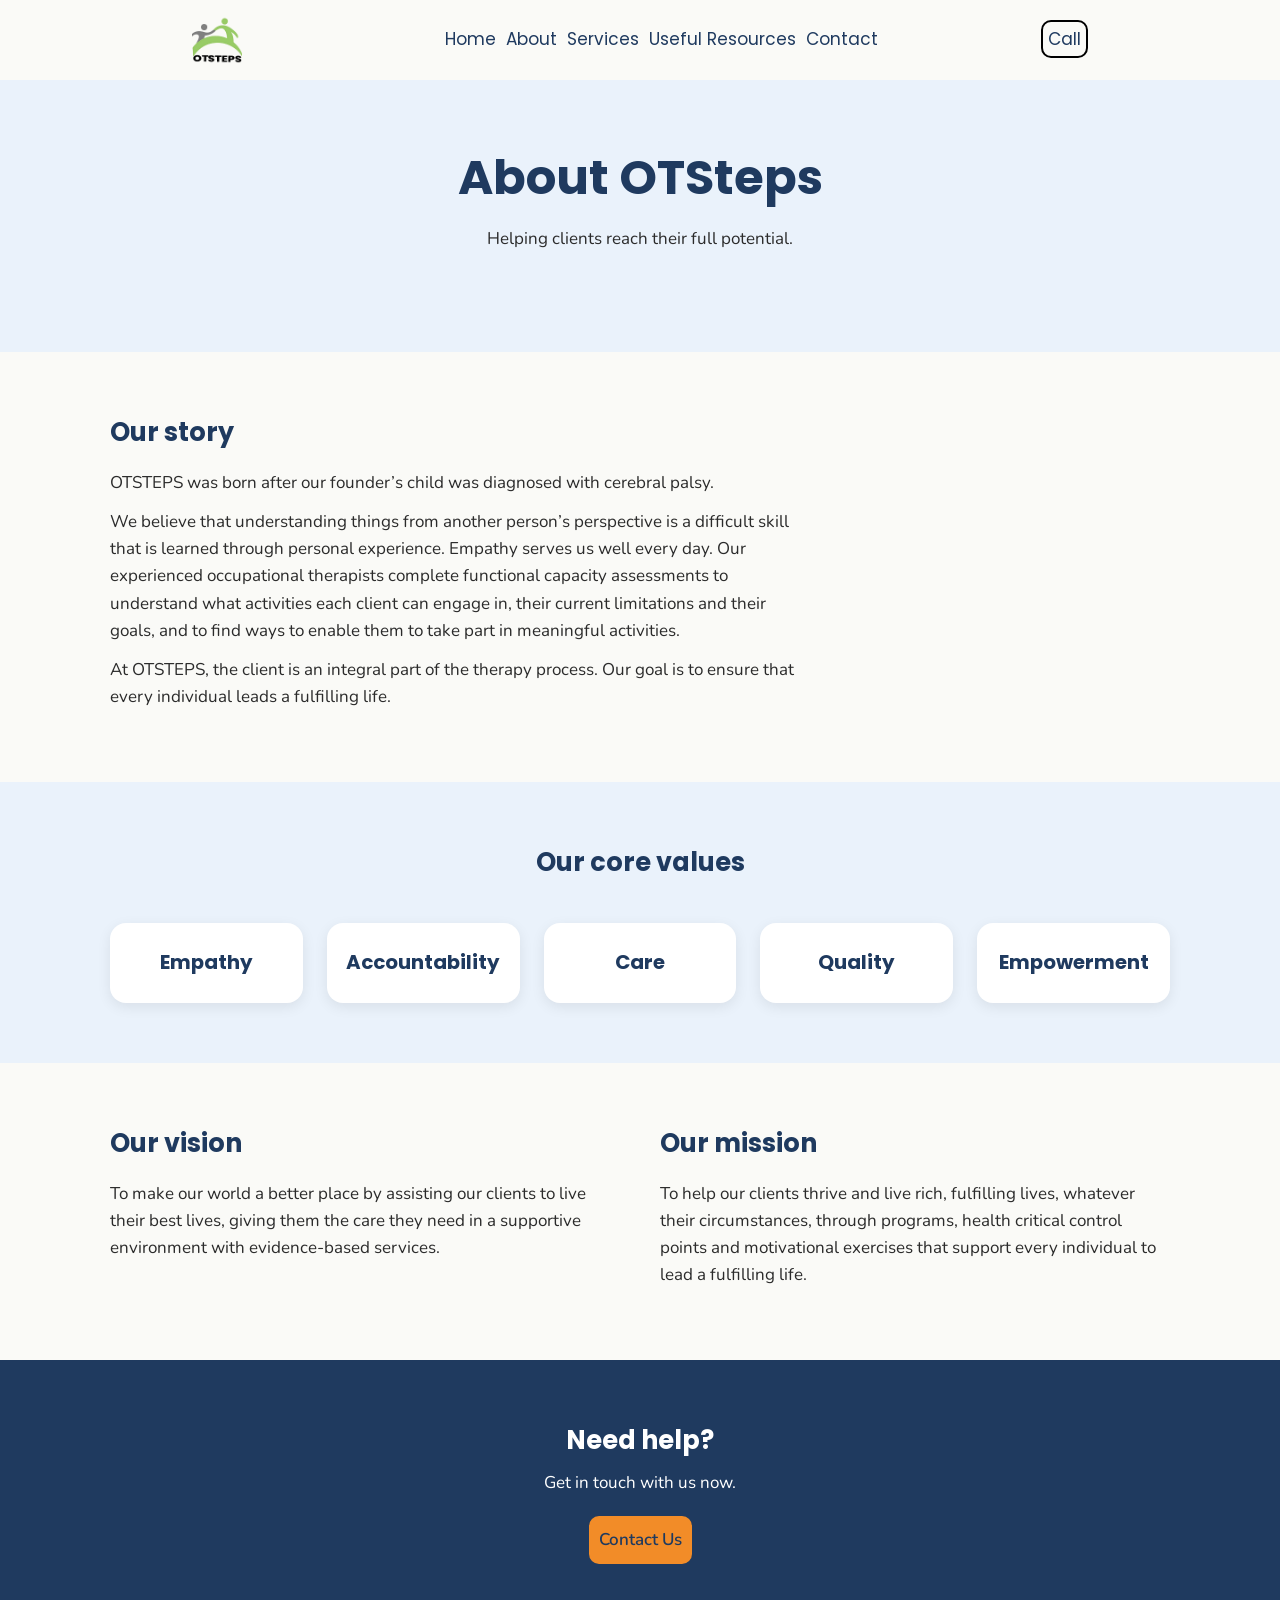
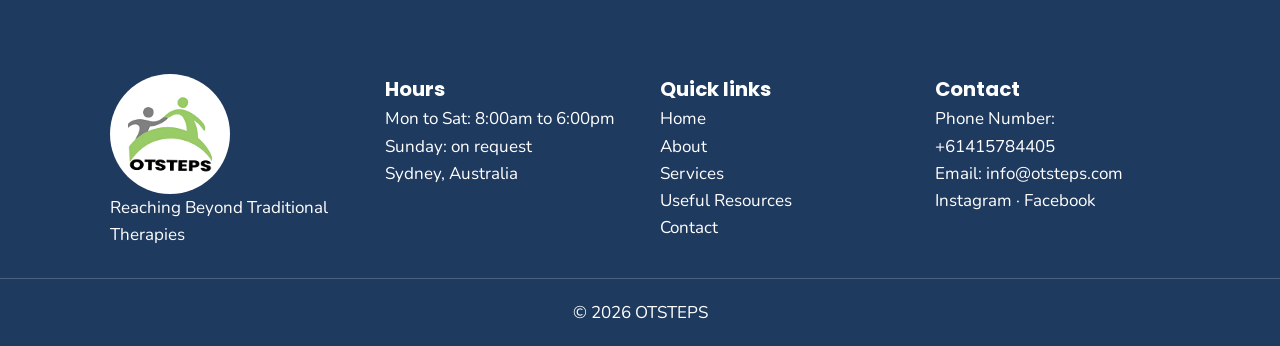
==== pages/about.html @ a579645e "add footer and header to every html page" ====
<!doctype html>

<html lang="en-AU">
  <head>
    <meta charset="UTF-8" />
    <meta name="viewport" content="width=device-width, initial-scale=1.0" />
    <link rel="preconnect" href="https://fonts.googleapis.com" />
    <link rel="preconnect" href="https://fonts.gstatic.com" crossorigin />
    <link
      href="https://fonts.googleapis.com/css2?family=Nunito:wght@400;600&family=Poppins:wght@400;600;700&display=swap"
      rel="stylesheet"
    />
    <link rel="stylesheet" href="/css/style.css" />
    <meta name="description" content="" />
    <title>OTSteps</title>
  </head>

  <body>
    <header>
      <div class="left">
        <img class="logo" src="/images/otsteps-logo.png" alt="OTSteps logo" />
      </div>

      <div class="middle" id="main-menu">
        <nav>
          <ul>
            <li><a href="/index.html">Home</a></li>
            <li><a href="/pages/about.html">About</a></li>
            <li><a href="/pages/services.html">Services</a></li>
            <li><a href="/pages/resources.html">Useful Resources</a></li>
            <li><a href="/pages/contact.html">Contact</a></li>
          </ul>
        </nav>
      </div>

      <div class="left contact">
        <a href="tel:+61415784405" class="btn">Call</a>
        <button class="menu-toggle"></button>
      </div>
    </header>

    <main>
      <section class="page-hero">
        <div class="container">
          <h1>About OTSteps</h1>
          <p class="section-intro">
            Helping clients reach their full potential.
          </p>
        </div>
      </section>

      <section class="service-block">
        <div class="container">
          <h2>Our story</h2>
          <!-- TODO: uncle to confirm he's happy for this line to stay public -->
          <p>
            OTSTEPS was born after our founder’s child was diagnosed with
            cerebral palsy.
          </p>
          <p>
            We believe that understanding things from another person’s
            perspective is a difficult skill that is learned through personal
            experience. Empathy serves us well every day. Our experienced
            occupational therapists complete functional capacity assessments to
            understand what activities each client can engage in, their current
            limitations and their goals, and to find ways to enable them to take
            part in meaningful activities.
          </p>
          <p>
            At OTSTEPS, the client is an integral part of the therapy process.
            Our goal is to ensure that every individual leads a fulfilling life.
          </p>
        </div>
      </section>

      <section class="service-block alt">
        <div class="container">
          <h2 class="section-title">Our core values</h2>
          <div class="values-grid">
            <div class="value"><h3>Empathy</h3></div>
            <div class="value"><h3>Accountability</h3></div>
            <div class="value"><h3>Care</h3></div>
            <div class="value"><h3>Quality</h3></div>
            <div class="value"><h3>Empowerment</h3></div>
          </div>
        </div>
      </section>

      <section class="service-block">
        <div class="container two-col">
          <div>
            <h2>Our vision</h2>
            <p>
              To make our world a better place by assisting our clients to live
              their best lives, giving them the care they need in a supportive
              environment with evidence-based services.
            </p>
          </div>
          <div>
            <h2>Our mission</h2>
            <p>
              To help our clients thrive and live rich, fulfilling lives,
              whatever their circumstances, through programs, health critical
              control points and motivational exercises that support every
              individual to lead a fulfilling life.
            </p>
          </div>
        </div>
      </section>

      <section class="cta-band">
        <div class="container">
          <h2>Need help?</h2>
          <p>Get in touch with us now.</p>
          <a href="/pages/contact.html" class="btn-primary">Contact Us</a>
        </div>
      </section>
    </main>

    <footer>
      <div class="container footer-grid">
        <div>
          <!-- logo + tagline -->
          <!-- TODO: hours from uncle -->
          <div class="white-bg">
            <img src="/images/otsteps-logo.png" alt="OTSteps logo" />
          </div>
          <p>Reaching Beyond Traditional Therapies</p>
        </div>

        <div>
          <h3>Hours</h3>
          <p>Mon to Sat: 8:00am to 6:00pm</p>
          <p>Sunday: on request</p>
          <p>Sydney, Australia</p>
        </div>

        <div>
          <h3>Quick links</h3>
          <nav>
            <ul>
              <li><a href="/index.html">Home</a></li>
              <li><a href="/pages/about.html">About</a></li>
              <li><a href="/pages/services.html">Services</a></li>
              <li><a href="/pages/resources.html">Useful Resources</a></li>
              <li><a href="/pages/contact.html">Contact</a></li>
            </ul>
          </nav>
        </div>
        <div>
          <h3>Contact</h3>
          <p>Phone Number: <a href="tel:+61415784405">+61415784405 </a></p>
          <p>Email: <a href="mailto:info@otsteps.com">info@otsteps.com</a></p>
          <p>
            <a
              href="https://www.instagram.com/occuptherapysteps/"
              target="_blank"
              rel="noopener"
              >Instagram</a
            >
            ·
            <a
              href="https://www.facebook.com/share/zeHhTu6EN2oAXvQj/"
              target="_blank"
              rel="noopener"
              >Facebook</a
            >
          </p>
        </div>
      </div>
      <p class="footer-bottom">© 2026 OTSTEPS</p>
    </footer>
    <script src="/js/main.js" defer></script>
  </body>
</html>
---- css/style.css ----
:root {
  --navy: #1f3a5f;
  --orange: #f28c28;
  --sky: #eaf2fb;
  --bg: #fafaf7;
  --text: #2b2b2b;
}

* {
  box-sizing: border-box;
  margin: 0;
}

body {
  font-family: "Nunito", sans-serif;
  font-size: 17px;
  line-height: 1.6;
  background-color: var(--bg);
  color: var(--text);
  display: flex;
  flex-direction: column;
  min-height: 100vh;
}

main {
  flex: 1;
}

h1,
h2,
h3 {
  font-family: "Poppins", sans-serif;
  color: var(--navy);
}

header {
  display: flex;
  font-family: "Poppins", sans-serif;
  max-width: 1100px;
  flex-direction: row;
  align-items: center;
  justify-content: space-around;
  margin: 0 auto;
  width: 100%;
  padding: 15px 20px;
}

header a:hover {
  color: var(--orange);
}

a {
  cursor: pointer;
  text-decoration: none;
}

header a {
  color: var(--navy);
}
footer a {
  color: white;
}

header ul {
  display: flex;
  flex-direction: row;
  gap: 10px;
  list-style: none;
}

.logo {
  max-width: 100%;
  display: block;
  height: 50px;
}

.btn {
  border: 2px black solid;
  padding: 5px;
  border-radius: 10px;
}

.footer-grid {
  display: grid;
  grid-template-columns: repeat(4,1fr);
  gap: 40px;
}

footer {
  background-color: var(--navy);
  color: white;
  padding: 50px 0 20px;
}

footer h3 {
  color: white;
}

footer ul {
  list-style: none;
  padding: 0;
}

footer a:hover {
  color: var(--orange);
}

.footer-grid { grid-template-columns: repeat(auto-fit, minmax(200px, 1fr)); }

.footer-bottom {
  display: flex;
  justify-content: center;
  border-top: 1px solid rgba(255, 255, 255, 0.2);
  padding-top: 20px;
  margin-top: 30px;
}

.white-bg {
  display: flex;
  justify-content: center;
  align-items: center;
  background-color: white;
  width: 120px;
  height: 120px;
  border-radius: 50%;
  overflow: hidden;
}

.white-bg img {
  width: 70%;
  height: 70%;
  object-fit: contain;
}

.container {
  max-width: 1100px;
  margin: 0 auto;
  padding: 0 20px;
}

.hero {
  background-color: var(--sky);
  padding: 80px 0;
}

.hero-grid {
  display: grid;
  grid-template-columns: 1.2fr 1fr;
  align-items: center;
  gap: 40px;
}

.btn-primary {
  background-color: var(--orange);
  color: var(--navy);
  border: none;
}

.btn-outline {
  border: 2px solid var(--navy);
  background: transparent;
  color: var(--navy);
}

.btn-outline,
.btn-primary {
  font-weight: 600;
  display: inline-block;
  font-family: inherit;
  cursor: pointer;
  padding: 10px;
  border-radius: 10px;
}

.hero-buttons {
  display: flex;
  gap: 12px;
  flex-wrap: wrap;
  margin-top: 24px;
}

.hero p {
  max-width: 55ch;
}

.btn-primary:hover {
  background-color: #d97a1c;
}

.btn-outline:hover {
  background-color: var(--orange);
}

.hero h1 {
  font-size: clamp(2rem, 5vw, 3.2rem);
  margin-bottom: 16px;
}

.services {
  padding: 80px 0;
}

.cards {
  display: grid;
  grid-template-columns: repeat(auto-fit, minmax(280px, 1fr));
  gap: 24px;
}

.card {
  background-color: white;
  padding: 24px;
  border-radius: 16px;
  box-shadow: 0 4px 14px rgba(0, 0, 0, 0.08);
  transition: 0.2s;
}

.card:hover {
  transform: translateY(-4px);
}

.what-is-ot {
  background: var(--sky);
  padding: 80px 0;
}

.what-grid {
  display: grid;
  grid-template-columns: 1fr 1fr;
  gap: 40px;
  align-items: center;
}

.what-is-ot p {
  margin-bottom: 12px;
}

.section-intro { text-align: center; max-width: 60ch; margin: 8px auto 40px; }
.section-title { text-align: center; }
.card h3 { margin-bottom: 8px; }

.help { padding: 80px 0; }
.chips {
  display: grid;
  grid-template-columns: repeat(auto-fit, minmax(220px, 1fr));
  gap: 16px;
  margin-top: 40px;
}
.chip {
  display: flex;
  align-items: center;
  gap: 12px;
  padding: 12px 18px;
  background: white;
  border: 1px solid #dde5ee;
  border-radius: 999px;
}

.steps { background: var(--sky); padding: 80px 0; }
.steps-grid {
  display: grid;
  grid-template-columns: repeat(auto-fit, minmax(220px, 1fr));
  gap: 24px;
  margin-top: 40px;
  text-align: center;
}
.step-number {
  display: inline-flex;
  justify-content: center;
  align-items: center;
  width: 48px;
  height: 48px;
  border-radius: 50%;
  background: var(--orange);
  color: var(--navy);
  font-weight: 700;
  margin-bottom: 12px;
}
.step h3 { margin-bottom: 8px; }

.values { padding: 80px 0; }
.values-grid {
  display: grid;
  grid-template-columns: repeat(auto-fit, minmax(160px, 1fr));
  gap: 24px;
  margin-top: 40px;
  text-align: center;
}
.value {
  background: white;
  padding: 24px 16px;
  border-radius: 16px;
  box-shadow: 0 4px 14px rgba(0, 0, 0, 0.08);
}

.page-hero { background: var(--sky); padding: 60px 0; text-align: center; }
.page-hero h1 { margin-bottom: 8px; font-size: clamp(2rem, 5vw, 3rem); }

.service-block { padding: 60px 0; }
.service-block.alt { background: var(--sky); }
.service-block h2 { margin-bottom: 16px; }
.service-block p { max-width: 70ch; margin-bottom: 12px; }

.cta-band { background: var(--navy); color: white; text-align: center; padding: 60px 0; }
.cta-band h2 { color: white; margin-bottom: 8px; }
.cta-band p { margin-bottom: 20px; }

html { scroll-behavior: smooth; }
section[id] { scroll-margin-top: 20px; }

.two-col { display: grid; grid-template-columns: 1fr 1fr; gap: 40px; }
.contact-grid { display: grid; grid-template-columns: 1fr 1fr; gap: 40px; }
.contact-grid h3 { margin: 20px 0 6px; }

.link-list { list-style: none; padding: 0; margin-top: 8px; }
.link-list li { margin-bottom: 8px; }
.link-list a { color: var(--navy); text-decoration: underline; }
.link-list a:hover { color: var(--orange); }

.enquiry-form { display: flex; flex-direction: column; gap: 6px; }
.enquiry-form label { font-weight: 600; margin-top: 10px; }
.enquiry-form input,
.enquiry-form textarea {
  padding: 12px;
  border: 2px solid #c9d4e2;
  border-radius: 10px;
  font: inherit;
  width: 100%;
}
.enquiry-form input:focus,
.enquiry-form textarea:focus { outline: 3px solid var(--orange); border-color: var(--navy); }
.form-note { font-size: 0.9rem; margin: 12px 0; }
.enquiry-form button { align-self: flex-start; border: none; }
.hp { position: absolute; left: -9999px; }

.areas { list-style: none; padding: 0; display: flex; flex-wrap: wrap; gap: 10px; justify-content: center; margin-top: 24px; }
.areas li { background: white; border: 1px solid #dde5ee; border-radius: 999px; padding: 8px 16px; }


.menu-toggle {
  display: none;
  background: none;
  border: 2px solid var(--navy);
  border-radius: 10px;
  padding: 6px 14px;
  font: inherit;
  color: var(--navy);
  cursor: pointer;
}


.form-success:not(:empty),
.form-error:not(:empty) {
  padding: 14px 16px;
  border-radius: 10px;
  margin-bottom: 16px;
  font-weight: 600;
}
.form-success:not(:empty) { background: #e6f4ea; color: #1e5b2f; }
.form-error:not(:empty) { background: #fdecea; color: #8a1f17; }
.field-error { color: #8a1f17; font-size: 0.9rem; }
.enquiry-form input[aria-invalid="true"],
.enquiry-form textarea[aria-invalid="true"] { border-color: #8a1f17; }

@media (max-width: 768px) {
  .footer-grid {
    grid-template-columns: 1fr;
  }

  .hero-grid {
    grid-template-columns: 1fr;
  }

  header {
    flex-wrap: wrap;
    justify-content: center;
    gap: 10px;
  }

  .what-grid {
    grid-template-columns: 1fr;
  }

  .two-col, .contact-grid { 
    grid-template-columns: 1fr; 
  }

  header { flex-wrap: wrap; justify-content: space-between; }
.menu-toggle { display: block; }
.middle { display: none; width: 100%; order: 3; }
.middle.open { display: block; }
header ul { flex-direction: column; gap: 0; padding: 0; }
header ul a { display: block; padding: 12px 0; border-top: 1px solid #e3e8ef; }
}
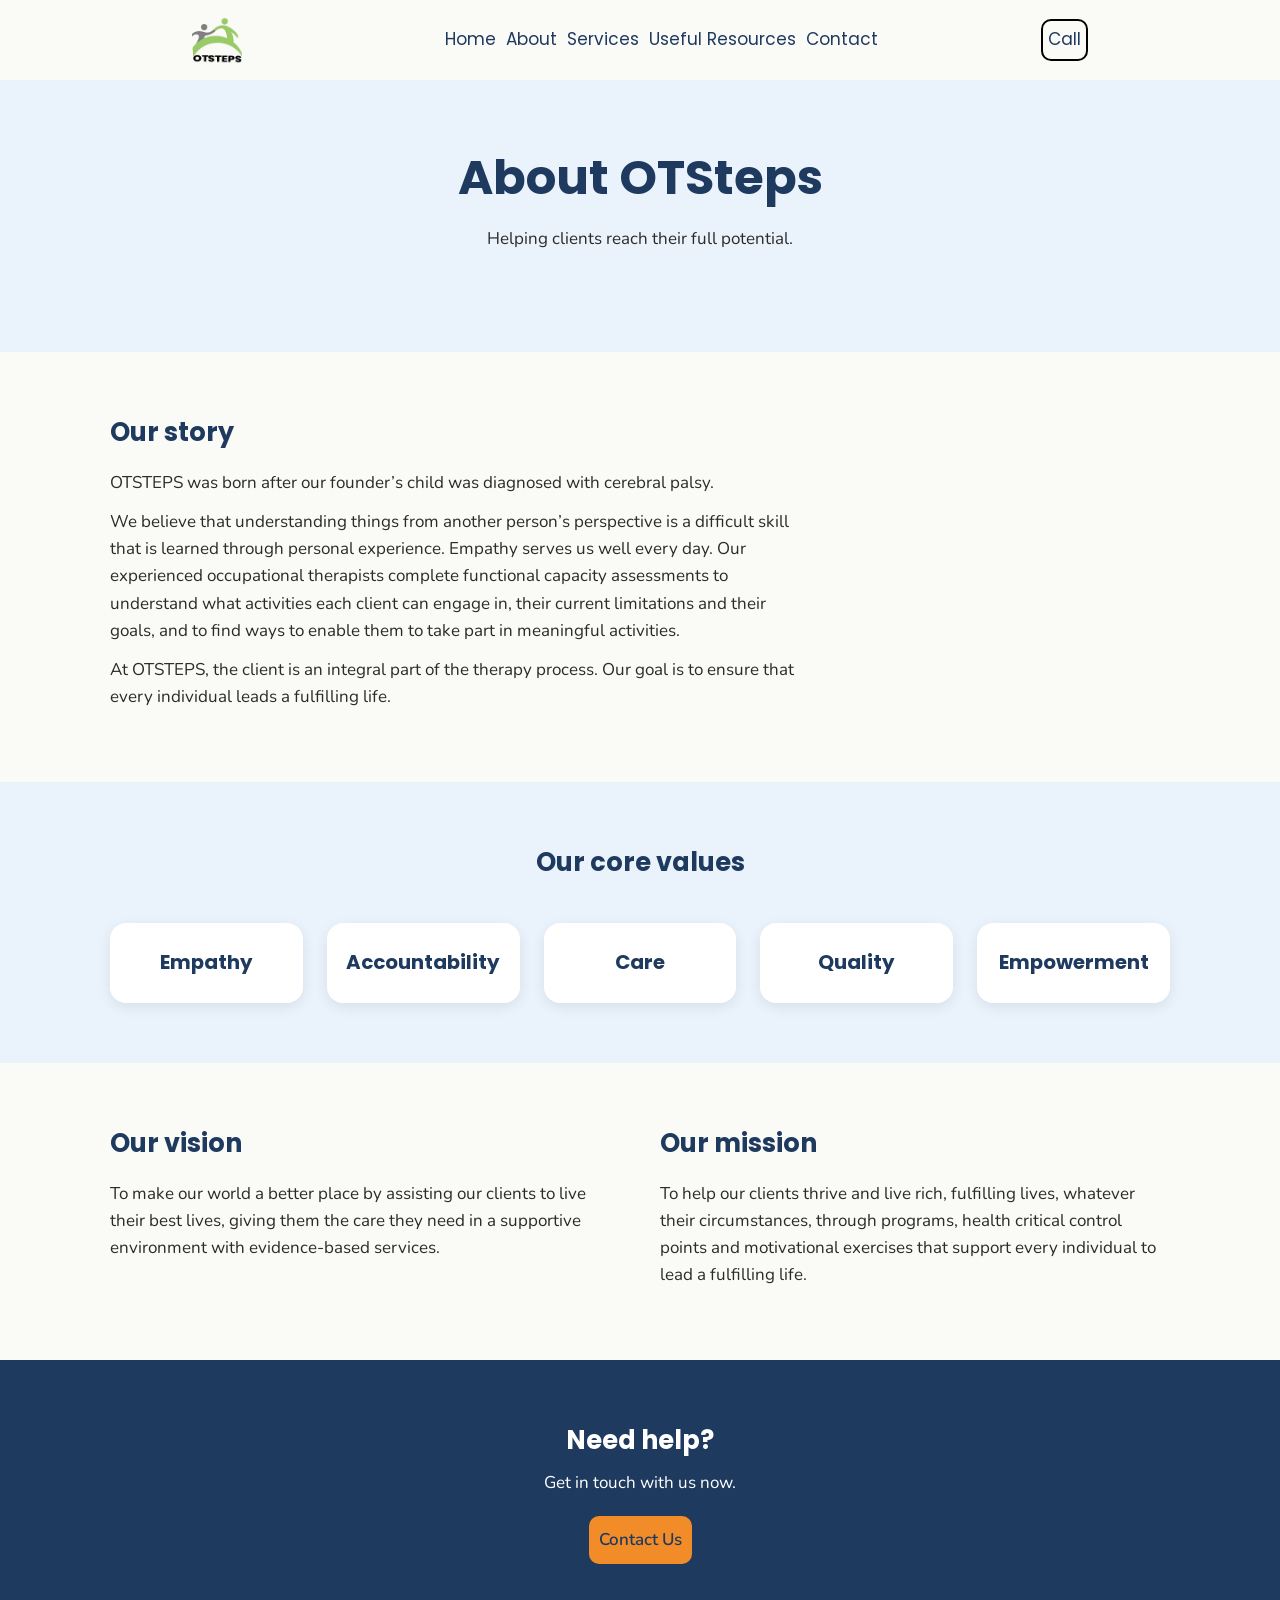
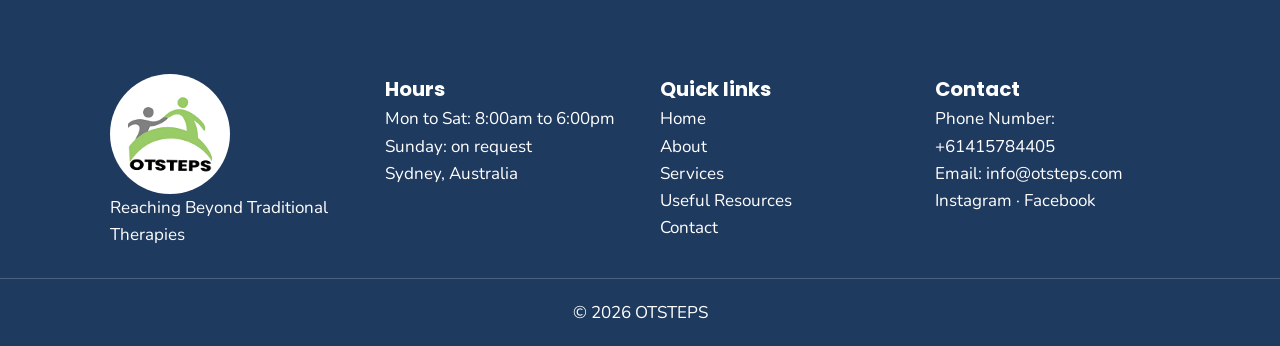
==== commit 0c55ea17: "finalise design and add images" ====
--- a/pages/about.html
+++ b/pages/about.html
@@ -10,9 +10,13 @@
       href="https://fonts.googleapis.com/css2?family=Nunito:wght@400;600&family=Poppins:wght@400;600;700&display=swap"
       rel="stylesheet"
     />
+    <link rel="icon" type="image/png" href="/images/otsteps-logo.png" />
     <link rel="stylesheet" href="/css/style.css" />
-    <meta name="description" content="" />
-    <title>OTSteps</title>
+    <title>About | OTSteps</title>
+    <meta
+      name="description"
+      content="Learn about OTSteps, our values, vision and mission, and the occupational therapists supporting clients across Sydney."
+    />
   </head>
 
   <body>
@@ -35,7 +39,13 @@
 
       <div class="left contact">
         <a href="tel:+61415784405" class="btn">Call</a>
-        <button class="menu-toggle"></button>
+        <button
+          class="menu-toggle"
+          aria-expanded="false"
+          aria-controls="main-menu"
+        >
+          Menu
+        </button>
       </div>
     </header>
 
--- a/css/style.css
+++ b/css/style.css
@@ -361,6 +361,16 @@
 .enquiry-form input[aria-invalid="true"],
 .enquiry-form textarea[aria-invalid="true"] { border-color: #8a1f17; }
 
+.contact { display: flex; align-items: center; gap: 8px; }
+
+.hero-image,
+.section-image {
+  width: 100%;
+  height: 350px;
+  object-fit: cover;
+  border-radius: 16px;
+}
+
 @media (max-width: 768px) {
   .footer-grid {
     grid-template-columns: 1fr;
@@ -368,12 +378,6 @@
 
   .hero-grid {
     grid-template-columns: 1fr;
-  }
-
-  header {
-    flex-wrap: wrap;
-    justify-content: center;
-    gap: 10px;
   }
 
   .what-grid {
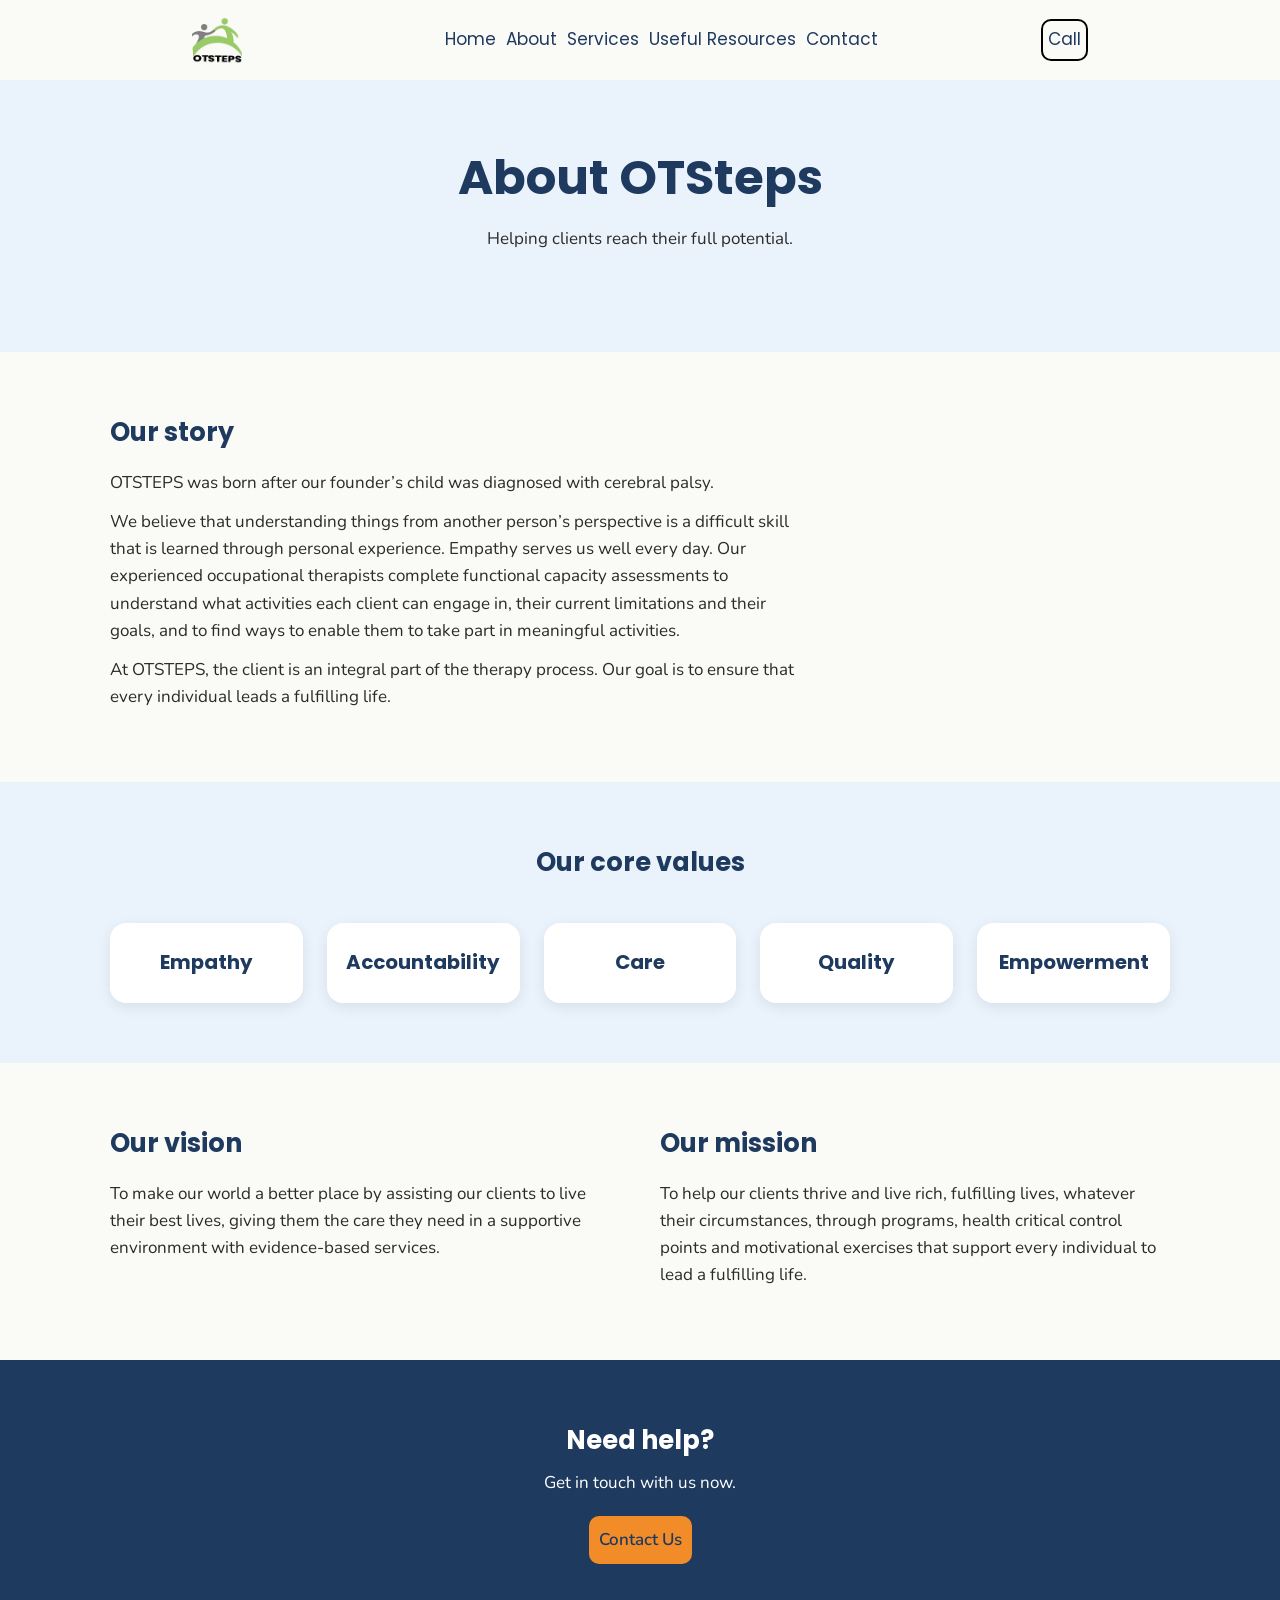
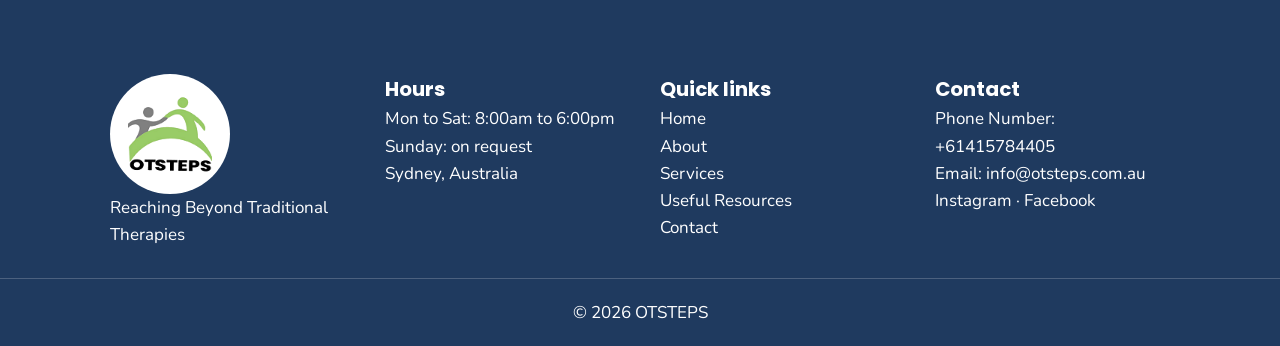
==== commit 2117ac5b: "Correct email to Email to was info@otsteps.com and not info@otsteps.com.au" ====
--- a/pages/about.html
+++ b/pages/about.html
@@ -160,7 +160,9 @@
         <div>
           <h3>Contact</h3>
           <p>Phone Number: <a href="tel:+61415784405">+61415784405 </a></p>
-          <p>Email: <a href="mailto:info@otsteps.com">info@otsteps.com</a></p>
+          <p>
+            Email: <a href="mailto:info@otsteps.com.au">info@otsteps.com.au</a>
+          </p>
           <p>
             <a
               href="https://www.instagram.com/occuptherapysteps/"
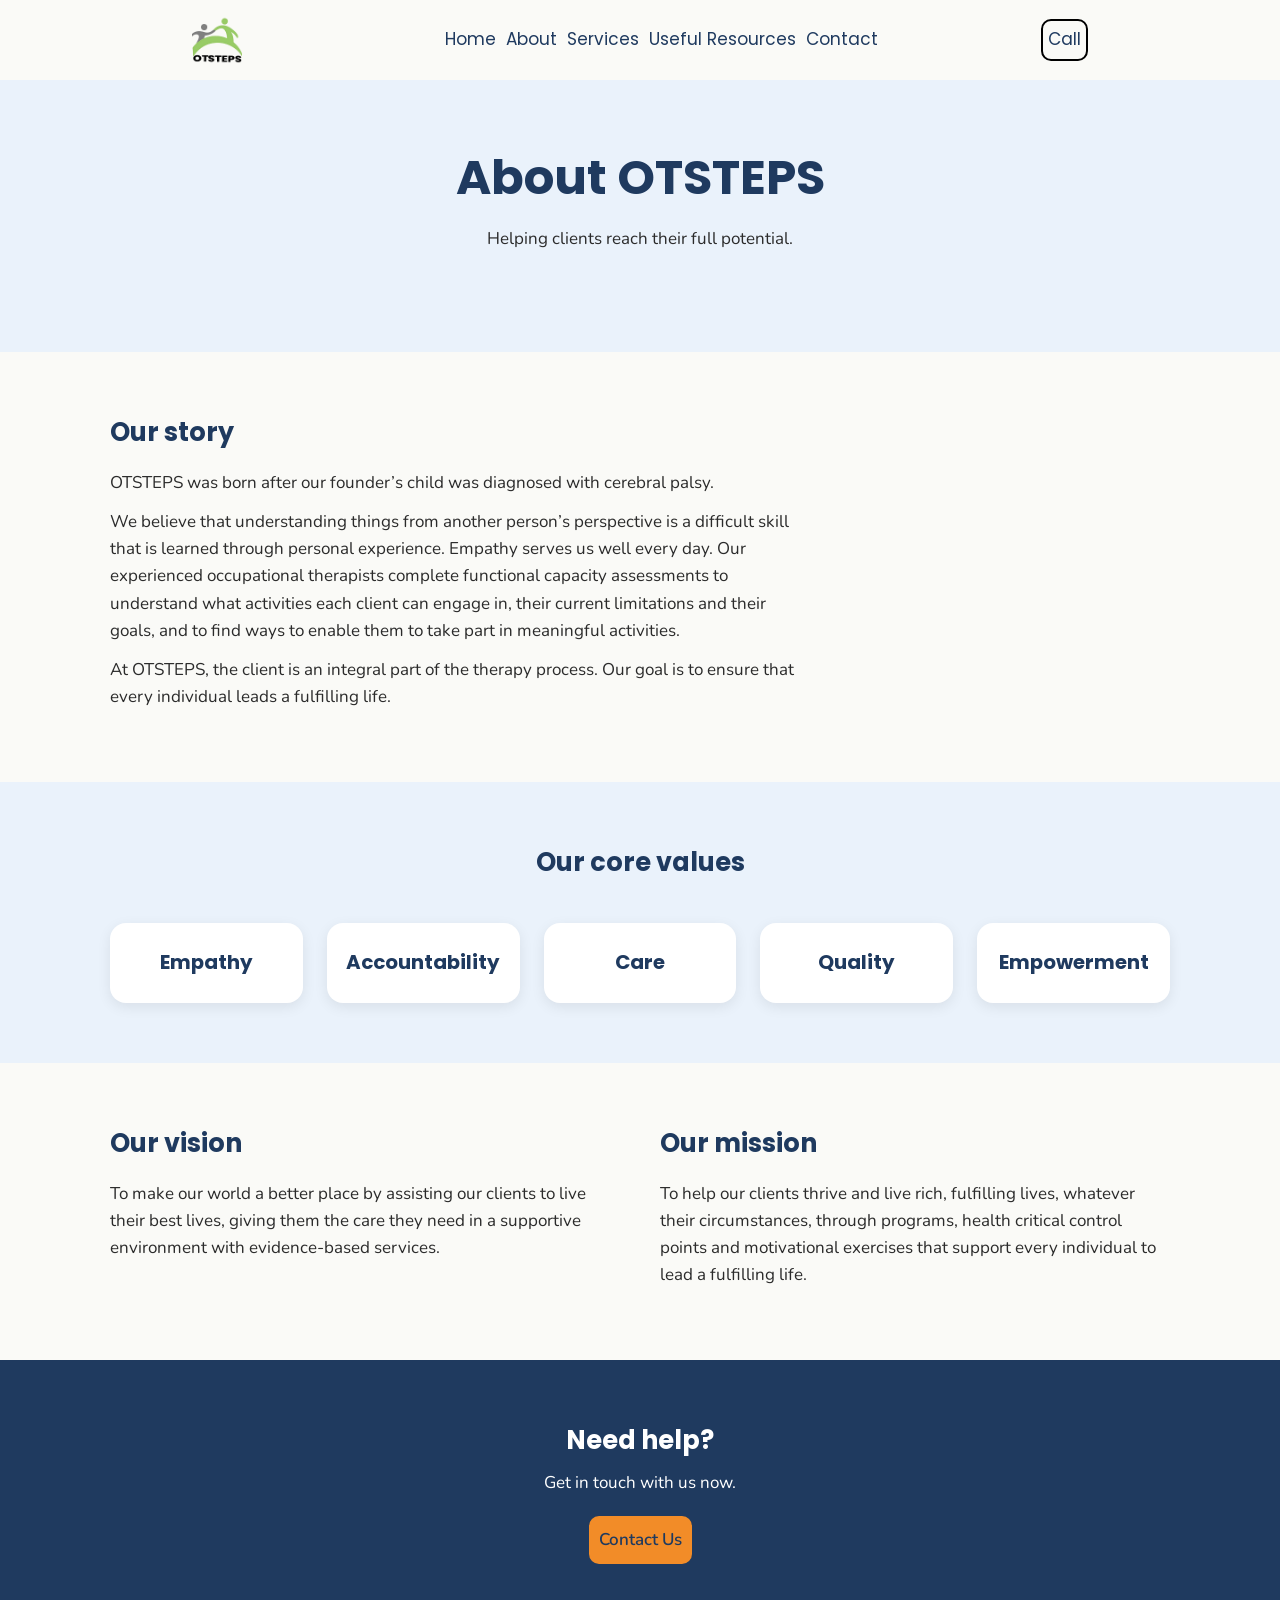
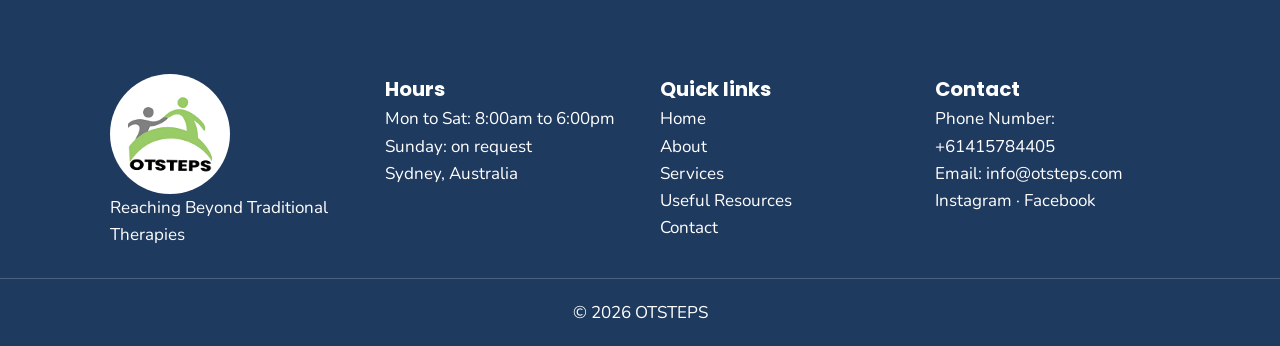
==== commit 05a3a383: "Change About OTsteps to all caps" ====
--- a/pages/about.html
+++ b/pages/about.html
@@ -52,7 +52,7 @@
     <main>
       <section class="page-hero">
         <div class="container">
-          <h1>About OTSteps</h1>
+          <h1>About OTSTEPS</h1>
           <p class="section-intro">
             Helping clients reach their full potential.
           </p>
@@ -160,9 +160,7 @@
         <div>
           <h3>Contact</h3>
           <p>Phone Number: <a href="tel:+61415784405">+61415784405 </a></p>
-          <p>
-            Email: <a href="mailto:info@otsteps.com.au">info@otsteps.com.au</a>
-          </p>
+          <p>Email: <a href="mailto:info@otsteps.com">info@otsteps.com</a></p>
           <p>
             <a
               href="https://www.instagram.com/occuptherapysteps/"
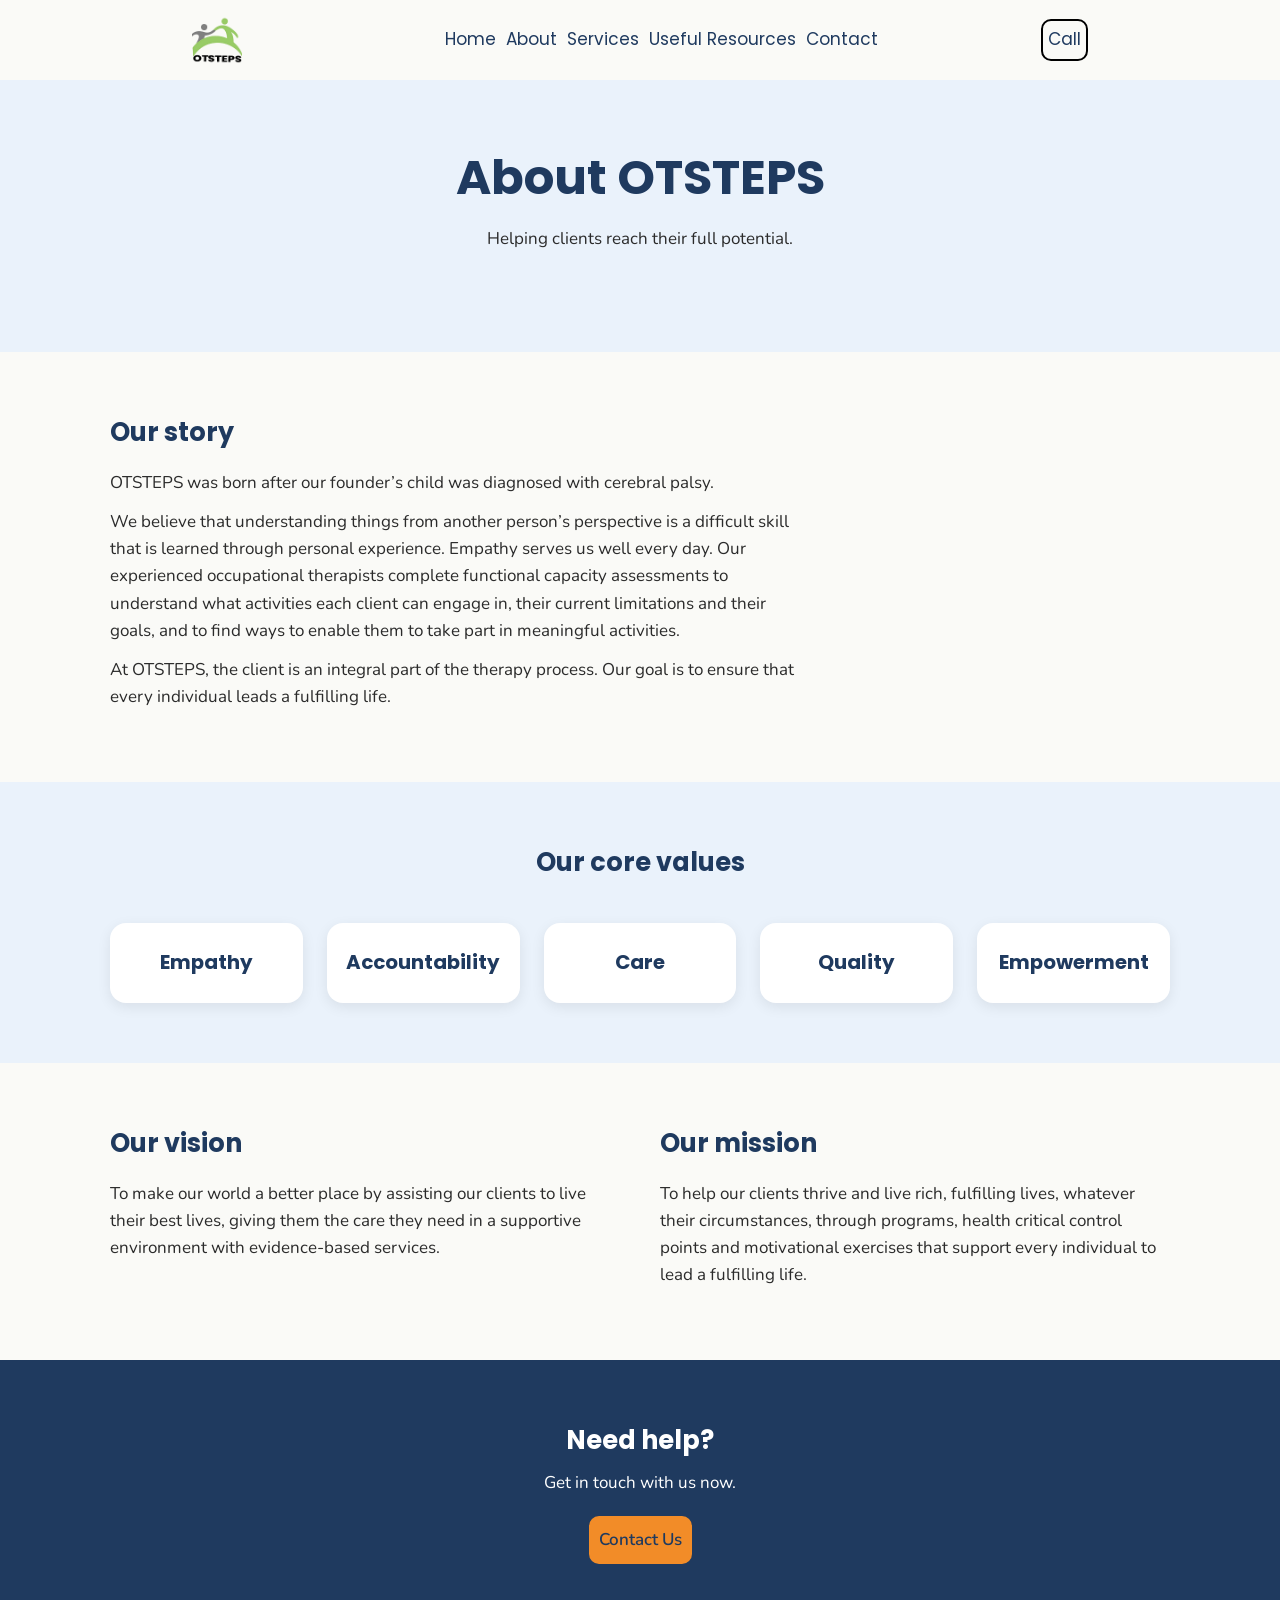
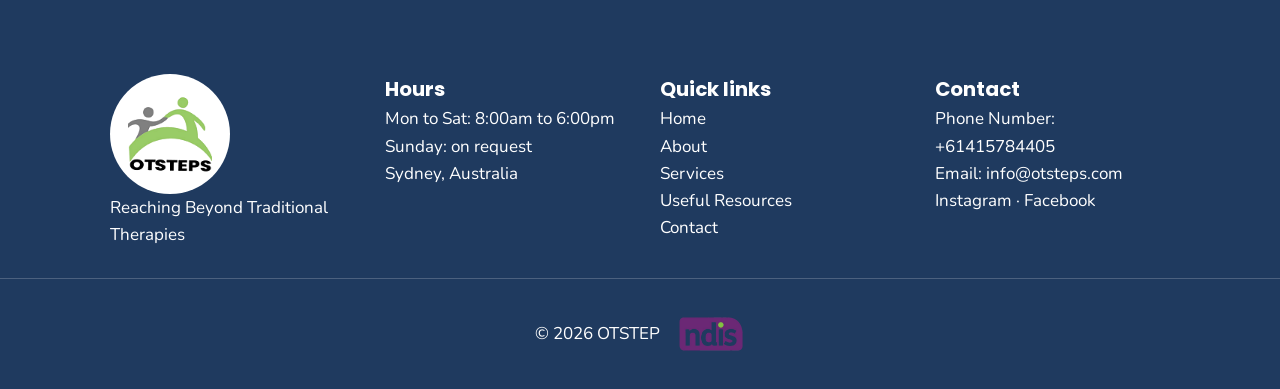
==== commit 1f0e4c42: "Add and style ndis logo" ====
--- a/pages/about.html
+++ b/pages/about.html
@@ -163,7 +163,7 @@
           <p>Email: <a href="mailto:info@otsteps.com">info@otsteps.com</a></p>
           <p>
             <a
-              href="https://www.instagram.com/occuptherapysteps/"
+              href="https://www.instagram.com/otsteps?avpt=Z3M4dG9sOWlvdjN1&utm_source=qr"
               target="_blank"
               rel="noopener"
               >Instagram</a
@@ -178,7 +178,10 @@
           </p>
         </div>
       </div>
-      <p class="footer-bottom">© 2026 OTSTEPS</p>
+      <p class="footer-bottom">
+        <span>© 2026 OTSTEP</span>
+        <img src="/images/ndis-logo.png" alt="NDIS logo" />
+      </p>
     </footer>
     <script src="/js/main.js" defer></script>
   </body>
--- a/css/style.css
+++ b/css/style.css
@@ -371,6 +371,23 @@
   border-radius: 16px;
 }
 
+.footer-bottom {
+  display: flex;
+  justify-content: center;
+  align-items: center;
+  gap: 16px;
+  flex-wrap: wrap;
+  border-top: 1px solid rgba(255, 255, 255, 0.2);
+  padding-top: 20px;
+  margin-top: 30px;
+}
+
+.footer-bottom img {
+  height: 70px;
+  width: auto;
+  display: block;
+}
+
 @media (max-width: 768px) {
   .footer-grid {
     grid-template-columns: 1fr;
